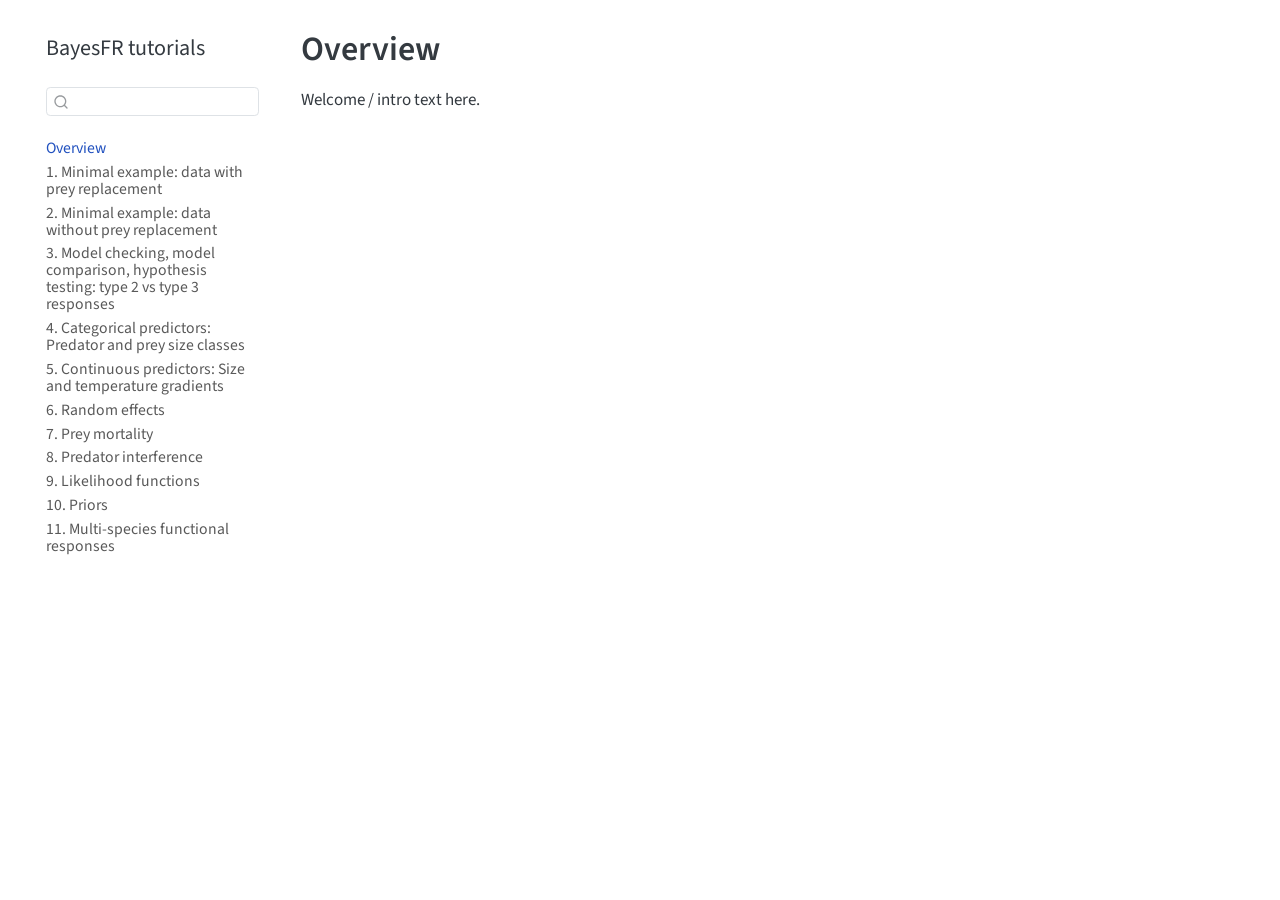
==== docs/index.html @ b3f6b0c9 "new tutorials structure" ====
<!DOCTYPE html>
<html xmlns="http://www.w3.org/1999/xhtml" lang="en" xml:lang="en"><head>

<meta charset="utf-8">
<meta name="generator" content="quarto-1.9.37">

<meta name="viewport" content="width=device-width, initial-scale=1.0, user-scalable=yes">


<title>Overview – BayesFR tutorials</title>
<style>
/* Default styles provided by pandoc.
** See https://pandoc.org/MANUAL.html#variables-for-html for config info.
*/
code{white-space: pre-wrap;}
span.smallcaps{font-variant: small-caps;}
div.columns{display: flex; gap: min(4vw, 1.5em);}
div.column{flex: auto; overflow-x: auto;}
div.hanging-indent{margin-left: 1.5em; text-indent: -1.5em;}
ul.task-list{list-style: none;}
ul.task-list li input[type="checkbox"] {
  width: 0.8em;
  margin: 0 0.8em 0.2em -1em; /* quarto-specific, see https://github.com/quarto-dev/quarto-cli/issues/4556 */ 
  vertical-align: middle;
}
</style>


<script src="site_libs/quarto-nav/quarto-nav.js"></script>
<script src="site_libs/quarto-nav/headroom.min.js"></script>
<script src="site_libs/clipboard/clipboard.min.js"></script>
<script src="site_libs/quarto-search/autocomplete.umd.js"></script>
<script src="site_libs/quarto-search/fuse.min.js"></script>
<script src="site_libs/quarto-search/quarto-search.js"></script>
<meta name="quarto:offset" content="./">
<script src="site_libs/quarto-html/quarto.js" type="module"></script>
<script src="site_libs/quarto-html/tabsets/tabsets.js" type="module"></script>
<script src="site_libs/quarto-html/popper.min.js"></script>
<script src="site_libs/quarto-html/tippy.umd.min.js"></script>
<script src="site_libs/quarto-html/anchor.min.js"></script>
<link href="site_libs/quarto-html/tippy.css" rel="stylesheet">
<link href="site_libs/quarto-html/quarto-syntax-highlighting-7f8f88aac4f3542376d5c11b86a4c14d.css" rel="stylesheet" id="quarto-text-highlighting-styles">
<script src="site_libs/bootstrap/bootstrap.min.js"></script>
<link href="site_libs/bootstrap/bootstrap-icons.css" rel="stylesheet">
<link href="site_libs/bootstrap/bootstrap-2df7b6ecdca2d6b15f169cf681e036c9.min.css" rel="stylesheet" append-hash="true" id="quarto-bootstrap" data-mode="light">
<script id="quarto-search-options" type="application/json">{
  "location": "sidebar",
  "copy-button": false,
  "collapse-after": 3,
  "panel-placement": "start",
  "type": "textbox",
  "limit": 50,
  "keyboard-shortcut": [
    "f",
    "/",
    "s"
  ],
  "show-item-context": false,
  "language": {
    "search-no-results-text": "No results",
    "search-matching-documents-text": "matching documents",
    "search-copy-link-title": "Copy link to search",
    "search-hide-matches-text": "Hide additional matches",
    "search-more-match-text": "more match in this document",
    "search-more-matches-text": "more matches in this document",
    "search-clear-button-title": "Clear",
    "search-text-placeholder": "",
    "search-detached-cancel-button-title": "Cancel",
    "search-submit-button-title": "Submit",
    "search-label": "Search"
  }
}</script>


</head>

<body class="nav-sidebar floating quarto-light">

<div id="quarto-search-results"></div>
  <header id="quarto-header" class="headroom fixed-top">
  <nav class="quarto-secondary-nav">
    <div class="container-fluid d-flex">
      <button type="button" class="quarto-btn-toggle btn" data-bs-toggle="collapse" role="button" data-bs-target=".quarto-sidebar-collapse-item" aria-controls="quarto-sidebar" aria-expanded="false" aria-label="Toggle sidebar navigation" onclick="if (window.quartoToggleHeadroom) { window.quartoToggleHeadroom(); }">
        <i class="bi bi-layout-text-sidebar-reverse"></i>
      </button>
        <nav class="quarto-page-breadcrumbs" aria-label="breadcrumb"><ol class="breadcrumb"><li class="breadcrumb-item"><a href="./index.html">Overview</a></li></ol></nav>
        <a class="flex-grow-1" role="navigation" data-bs-toggle="collapse" data-bs-target=".quarto-sidebar-collapse-item" aria-controls="quarto-sidebar" aria-expanded="false" aria-label="Toggle sidebar navigation" onclick="if (window.quartoToggleHeadroom) { window.quartoToggleHeadroom(); }">      
        </a>
      <button type="button" class="btn quarto-search-button" aria-label="Search" onclick="window.quartoOpenSearch();">
        <i class="bi bi-search"></i>
      </button>
    </div>
  </nav>
</header>
<!-- content -->
<div id="quarto-content" class="quarto-container page-columns page-rows-contents page-layout-article">
<!-- sidebar -->
  <nav id="quarto-sidebar" class="sidebar collapse collapse-horizontal quarto-sidebar-collapse-item sidebar-navigation floating overflow-auto">
    <div class="pt-lg-2 mt-2 text-left sidebar-header">
    <div class="sidebar-title mb-0 py-0">
      <a href="./">BayesFR tutorials</a> 
    </div>
      </div>
        <div class="mt-2 flex-shrink-0 align-items-center">
        <div class="sidebar-search">
        <div id="quarto-search" class="" title="Search"></div>
        </div>
        </div>
    <div class="sidebar-menu-container"> 
    <ul class="list-unstyled mt-1">
        <li class="sidebar-item">
  <div class="sidebar-item-container"> 
  <a href="./index.html" class="sidebar-item-text sidebar-link active">
 <span class="menu-text">Overview</span></a>
  </div>
</li>
        <li class="sidebar-item">
  <div class="sidebar-item-container"> 
  <a href="./Tutorial_01.html" class="sidebar-item-text sidebar-link">
 <span class="menu-text">1. Minimal example: data with prey replacement</span></a>
  </div>
</li>
        <li class="sidebar-item">
  <div class="sidebar-item-container"> 
  <a href="./Tutorial_02.html" class="sidebar-item-text sidebar-link">
 <span class="menu-text">2. Minimal example: data without prey replacement</span></a>
  </div>
</li>
        <li class="sidebar-item">
  <div class="sidebar-item-container"> 
  <a href="./Tutorial_03.html" class="sidebar-item-text sidebar-link">
 <span class="menu-text">3. Model checking, model comparison, hypothesis testing: type 2 vs type 3 responses</span></a>
  </div>
</li>
        <li class="sidebar-item">
  <div class="sidebar-item-container"> 
  <a href="./Tutorial_04.html" class="sidebar-item-text sidebar-link">
 <span class="menu-text">4. Categorical predictors: Predator and prey size classes</span></a>
  </div>
</li>
        <li class="sidebar-item">
  <div class="sidebar-item-container"> 
  <a href="./Tutorial_05.html" class="sidebar-item-text sidebar-link">
 <span class="menu-text">5. Continuous predictors: Size and temperature gradients</span></a>
  </div>
</li>
        <li class="sidebar-item">
  <div class="sidebar-item-container"> 
  <a href="./Tutorial_06.html" class="sidebar-item-text sidebar-link">
 <span class="menu-text">6. Random effects</span></a>
  </div>
</li>
        <li class="sidebar-item">
  <div class="sidebar-item-container"> 
  <a href="./Tutorial_07.html" class="sidebar-item-text sidebar-link">
 <span class="menu-text">7. Prey mortality</span></a>
  </div>
</li>
        <li class="sidebar-item">
  <div class="sidebar-item-container"> 
  <a href="./Tutorial_08.html" class="sidebar-item-text sidebar-link">
 <span class="menu-text">8. Predator interference</span></a>
  </div>
</li>
        <li class="sidebar-item">
  <div class="sidebar-item-container"> 
  <a href="./Tutorial_09.html" class="sidebar-item-text sidebar-link">
 <span class="menu-text">9. Likelihood functions</span></a>
  </div>
</li>
        <li class="sidebar-item">
  <div class="sidebar-item-container"> 
  <a href="./Tutorial_10.html" class="sidebar-item-text sidebar-link">
 <span class="menu-text">10. Priors</span></a>
  </div>
</li>
        <li class="sidebar-item">
  <div class="sidebar-item-container"> 
  <a href="./Tutorial_11.html" class="sidebar-item-text sidebar-link">
 <span class="menu-text">11. Multi-species functional responses</span></a>
  </div>
</li>
    </ul>
    </div>
    
</nav>
<div id="quarto-sidebar-glass" class="quarto-sidebar-collapse-item" data-bs-toggle="collapse" data-bs-target=".quarto-sidebar-collapse-item"></div>
<!-- margin-sidebar -->
    <div id="quarto-margin-sidebar" class="sidebar margin-sidebar zindex-bottom">
    </div>
<!-- main -->
<main class="content" id="quarto-document-content">

<header id="title-block-header" class="quarto-title-block default">
<div class="quarto-title">
<h1 class="title">Overview</h1>
</div>



<div class="quarto-title-meta">

    
  
    
  </div>
  


</header>


<p>Welcome / intro text here.</p>



</main> <!-- /main -->
<script id="quarto-html-after-body" type="application/javascript">
  window.document.addEventListener("DOMContentLoaded", function (event) {
    const icon = "";
    const anchorJS = new window.AnchorJS();
    anchorJS.options = {
      placement: 'right',
      icon: icon
    };
    anchorJS.add('.anchored');
    const isCodeAnnotation = (el) => {
      for (const clz of el.classList) {
        if (clz.startsWith('code-annotation-')) {                     
          return true;
        }
      }
      return false;
    }
    const onCopySuccess = function(e) {
      // button target
      const button = e.trigger;
      // don't keep focus
      button.blur();
      // flash "checked"
      button.classList.add('code-copy-button-checked');
      var currentTitle = button.getAttribute("title");
      button.setAttribute("title", "Copied!");
      let tooltip;
      if (window.bootstrap) {
        button.setAttribute("data-bs-toggle", "tooltip");
        button.setAttribute("data-bs-placement", "left");
        button.setAttribute("data-bs-title", "Copied!");
        tooltip = new bootstrap.Tooltip(button, 
          { trigger: "manual", 
            customClass: "code-copy-button-tooltip",
            offset: [0, -8]});
        tooltip.show();    
      }
      setTimeout(function() {
        if (tooltip) {
          tooltip.hide();
          button.removeAttribute("data-bs-title");
          button.removeAttribute("data-bs-toggle");
          button.removeAttribute("data-bs-placement");
        }
        button.setAttribute("title", currentTitle);
        button.classList.remove('code-copy-button-checked');
      }, 1000);
      // clear code selection
      e.clearSelection();
    }
    const getTextToCopy = function(trigger) {
      const outerScaffold = trigger.parentElement.cloneNode(true);
      const codeEl = outerScaffold.querySelector('code');
      for (const childEl of codeEl.children) {
        if (isCodeAnnotation(childEl)) {
          childEl.remove();
        }
      }
      return codeEl.innerText;
    }
    const clipboard = new window.ClipboardJS('.code-copy-button:not([data-in-quarto-modal])', {
      text: getTextToCopy
    });
    clipboard.on('success', onCopySuccess);
    if (window.document.getElementById('quarto-embedded-source-code-modal')) {
      const clipboardModal = new window.ClipboardJS('.code-copy-button[data-in-quarto-modal]', {
        text: getTextToCopy,
        container: window.document.getElementById('quarto-embedded-source-code-modal')
      });
      clipboardModal.on('success', onCopySuccess);
    }
      var localhostRegex = new RegExp(/^(?:http|https):\/\/localhost\:?[0-9]*\//);
      var mailtoRegex = new RegExp(/^mailto:/);
        var filterRegex = new RegExp('/' + window.location.host + '/');
      var isInternal = (href) => {
          return filterRegex.test(href) || localhostRegex.test(href) || mailtoRegex.test(href);
      }
      // Inspect non-navigation links and adorn them if external
     var links = window.document.querySelectorAll('a[href]:not(.nav-link):not(.navbar-brand):not(.toc-action):not(.sidebar-link):not(.sidebar-item-toggle):not(.pagination-link):not(.no-external):not([aria-hidden]):not(.dropdown-item):not(.quarto-navigation-tool):not(.about-link)');
      for (var i=0; i<links.length; i++) {
        const link = links[i];
        if (!isInternal(link.href)) {
          // undo the damage that might have been done by quarto-nav.js in the case of
          // links that we want to consider external
          if (link.dataset.originalHref !== undefined) {
            link.href = link.dataset.originalHref;
          }
        }
      }
    function tippyHover(el, contentFn, onTriggerFn, onUntriggerFn) {
      const config = {
        allowHTML: true,
        maxWidth: 500,
        delay: 100,
        arrow: false,
        appendTo: function(el) {
            return el.parentElement;
        },
        interactive: true,
        interactiveBorder: 10,
        theme: 'quarto',
        placement: 'bottom-start',
      };
      if (contentFn) {
        config.content = contentFn;
      }
      if (onTriggerFn) {
        config.onTrigger = onTriggerFn;
      }
      if (onUntriggerFn) {
        config.onUntrigger = onUntriggerFn;
      }
      window.tippy(el, config); 
    }
    const noterefs = window.document.querySelectorAll('a[role="doc-noteref"]');
    for (var i=0; i<noterefs.length; i++) {
      const ref = noterefs[i];
      tippyHover(ref, function() {
        // use id or data attribute instead here
        let href = ref.getAttribute('data-footnote-href') || ref.getAttribute('href');
        try { href = new URL(href).hash; } catch {}
        const id = href.replace(/^#\/?/, "");
        const note = window.document.getElementById(id);
        if (note) {
          return note.innerHTML;
        } else {
          return "";
        }
      });
    }
    const xrefs = window.document.querySelectorAll('a.quarto-xref');
    const processXRef = (id, note) => {
      // Strip column container classes
      const stripColumnClz = (el) => {
        el.classList.remove("page-full", "page-columns");
        if (el.children) {
          for (const child of el.children) {
            stripColumnClz(child);
          }
        }
      }
      stripColumnClz(note)
      if (id === null || id.startsWith('sec-')) {
        // Special case sections, only their first couple elements
        const container = document.createElement("div");
        if (note.children && note.children.length > 2) {
          container.appendChild(note.children[0].cloneNode(true));
          for (let i = 1; i < note.children.length; i++) {
            const child = note.children[i];
            if (child.tagName === "P" && child.innerText === "") {
              continue;
            } else {
              container.appendChild(child.cloneNode(true));
              break;
            }
          }
          if (window.Quarto?.typesetMath) {
            window.Quarto.typesetMath(container);
          }
          return container.innerHTML
        } else {
          if (window.Quarto?.typesetMath) {
            window.Quarto.typesetMath(note);
          }
          return note.innerHTML;
        }
      } else {
        // Remove any anchor links if they are present
        const anchorLink = note.querySelector('a.anchorjs-link');
        if (anchorLink) {
          anchorLink.remove();
        }
        if (window.Quarto?.typesetMath) {
          window.Quarto.typesetMath(note);
        }
        if (note.classList.contains("callout")) {
          return note.outerHTML;
        } else {
          return note.innerHTML;
        }
      }
    }
    for (var i=0; i<xrefs.length; i++) {
      const xref = xrefs[i];
      tippyHover(xref, undefined, function(instance) {
        instance.disable();
        let url = xref.getAttribute('href');
        let hash = undefined; 
        if (url.startsWith('#')) {
          hash = url;
        } else {
          try { hash = new URL(url).hash; } catch {}
        }
        if (hash) {
          const id = hash.replace(/^#\/?/, "");
          const note = window.document.getElementById(id);
          if (note !== null) {
            try {
              const html = processXRef(id, note.cloneNode(true));
              instance.setContent(html);
            } finally {
              instance.enable();
              instance.show();
            }
          } else {
            // See if we can fetch this
            fetch(url.split('#')[0])
            .then(res => res.text())
            .then(html => {
              const parser = new DOMParser();
              const htmlDoc = parser.parseFromString(html, "text/html");
              const note = htmlDoc.getElementById(id);
              if (note !== null) {
                const html = processXRef(id, note);
                instance.setContent(html);
              } 
            }).finally(() => {
              instance.enable();
              instance.show();
            });
          }
        } else {
          // See if we can fetch a full url (with no hash to target)
          // This is a special case and we should probably do some content thinning / targeting
          fetch(url)
          .then(res => res.text())
          .then(html => {
            const parser = new DOMParser();
            const htmlDoc = parser.parseFromString(html, "text/html");
            const note = htmlDoc.querySelector('main.content');
            if (note !== null) {
              // This should only happen for chapter cross references
              // (since there is no id in the URL)
              // remove the first header
              if (note.children.length > 0 && note.children[0].tagName === "HEADER") {
                note.children[0].remove();
              }
              const html = processXRef(null, note);
              instance.setContent(html);
            } 
          }).finally(() => {
            instance.enable();
            instance.show();
          });
        }
      }, function(instance) {
      });
    }
        let selectedAnnoteEl;
        const selectorForAnnotation = ( cell, annotation) => {
          let cellAttr = 'data-code-cell="' + cell + '"';
          let lineAttr = 'data-code-annotation="' +  annotation + '"';
          const selector = 'span[' + cellAttr + '][' + lineAttr + ']';
          return selector;
        }
        const selectCodeLines = (annoteEl) => {
          const doc = window.document;
          const targetCell = annoteEl.getAttribute("data-target-cell");
          const targetAnnotation = annoteEl.getAttribute("data-target-annotation");
          const annoteSpan = window.document.querySelector(selectorForAnnotation(targetCell, targetAnnotation));
          const lines = annoteSpan.getAttribute("data-code-lines").split(",");
          const lineIds = lines.map((line) => {
            return targetCell + "-" + line;
          })
          let top = null;
          let height = null;
          let parent = null;
          if (lineIds.length > 0) {
              //compute the position of the single el (top and bottom and make a div)
              const el = window.document.getElementById(lineIds[0]);
              top = el.offsetTop;
              height = el.offsetHeight;
              parent = el.parentElement.parentElement;
            if (lineIds.length > 1) {
              const lastEl = window.document.getElementById(lineIds[lineIds.length - 1]);
              const bottom = lastEl.offsetTop + lastEl.offsetHeight;
              height = bottom - top;
            }
            if (top !== null && height !== null && parent !== null) {
              // cook up a div (if necessary) and position it 
              let div = window.document.getElementById("code-annotation-line-highlight");
              if (div === null) {
                div = window.document.createElement("div");
                div.setAttribute("id", "code-annotation-line-highlight");
                div.style.position = 'absolute';
                parent.appendChild(div);
              }
              div.style.top = top - 2 + "px";
              div.style.height = height + 4 + "px";
              div.style.left = 0;
              let gutterDiv = window.document.getElementById("code-annotation-line-highlight-gutter");
              if (gutterDiv === null) {
                gutterDiv = window.document.createElement("div");
                gutterDiv.setAttribute("id", "code-annotation-line-highlight-gutter");
                gutterDiv.style.position = 'absolute';
                const codeCell = window.document.getElementById(targetCell);
                const gutter = codeCell.querySelector('.code-annotation-gutter');
                gutter.appendChild(gutterDiv);
              }
              gutterDiv.style.top = top - 2 + "px";
              gutterDiv.style.height = height + 4 + "px";
            }
            selectedAnnoteEl = annoteEl;
          }
        };
        const unselectCodeLines = () => {
          const elementsIds = ["code-annotation-line-highlight", "code-annotation-line-highlight-gutter"];
          elementsIds.forEach((elId) => {
            const div = window.document.getElementById(elId);
            if (div) {
              div.remove();
            }
          });
          selectedAnnoteEl = undefined;
        };
          // Handle positioning of the toggle
      window.addEventListener(
        "resize",
        throttle(() => {
          elRect = undefined;
          if (selectedAnnoteEl) {
            selectCodeLines(selectedAnnoteEl);
          }
        }, 10)
      );
      function throttle(fn, ms) {
      let throttle = false;
      let timer;
        return (...args) => {
          if(!throttle) { // first call gets through
              fn.apply(this, args);
              throttle = true;
          } else { // all the others get throttled
              if(timer) clearTimeout(timer); // cancel #2
              timer = setTimeout(() => {
                fn.apply(this, args);
                timer = throttle = false;
              }, ms);
          }
        };
      }
        // Attach click handler to the DT
        const annoteDls = window.document.querySelectorAll('dt[data-target-cell]');
        for (const annoteDlNode of annoteDls) {
          annoteDlNode.addEventListener('click', (event) => {
            const clickedEl = event.target;
            if (clickedEl !== selectedAnnoteEl) {
              unselectCodeLines();
              const activeEl = window.document.querySelector('dt[data-target-cell].code-annotation-active');
              if (activeEl) {
                activeEl.classList.remove('code-annotation-active');
              }
              selectCodeLines(clickedEl);
              clickedEl.classList.add('code-annotation-active');
            } else {
              // Unselect the line
              unselectCodeLines();
              clickedEl.classList.remove('code-annotation-active');
            }
          });
        }
    const findCites = (el) => {
      const parentEl = el.parentElement;
      if (parentEl) {
        const cites = parentEl.dataset.cites;
        if (cites) {
          return {
            el,
            cites: cites.split(' ')
          };
        } else {
          return findCites(el.parentElement)
        }
      } else {
        return undefined;
      }
    };
    var bibliorefs = window.document.querySelectorAll('a[role="doc-biblioref"]');
    for (var i=0; i<bibliorefs.length; i++) {
      const ref = bibliorefs[i];
      const citeInfo = findCites(ref);
      if (citeInfo) {
        tippyHover(citeInfo.el, function() {
          var popup = window.document.createElement('div');
          citeInfo.cites.forEach(function(cite) {
            var citeDiv = window.document.createElement('div');
            citeDiv.classList.add('hanging-indent');
            citeDiv.classList.add('csl-entry');
            var biblioDiv = window.document.getElementById('ref-' + cite);
            if (biblioDiv) {
              citeDiv.innerHTML = biblioDiv.innerHTML;
            }
            popup.appendChild(citeDiv);
          });
          return popup.innerHTML;
        });
      }
    }
  });
  </script>
</div> <!-- /content -->




</body></html>
---- docs/site_libs/quarto-html/tippy.css ----
.tippy-box[data-animation=fade][data-state=hidden]{opacity:0}[data-tippy-root]{max-width:calc(100vw - 10px)}.tippy-box{position:relative;background-color:#333;color:#fff;border-radius:4px;font-size:14px;line-height:1.4;white-space:normal;outline:0;transition-property:transform,visibility,opacity}.tippy-box[data-placement^=top]>.tippy-arrow{bottom:0}.tippy-box[data-placement^=top]>.tippy-arrow:before{bottom:-7px;left:0;border-width:8px 8px 0;border-top-color:initial;transform-origin:center top}.tippy-box[data-placement^=bottom]>.tippy-arrow{top:0}.tippy-box[data-placement^=bottom]>.tippy-arrow:before{top:-7px;left:0;border-width:0 8px 8px;border-bottom-color:initial;transform-origin:center bottom}.tippy-box[data-placement^=left]>.tippy-arrow{right:0}.tippy-box[data-placement^=left]>.tippy-arrow:before{border-width:8px 0 8px 8px;border-left-color:initial;right:-7px;transform-origin:center left}.tippy-box[data-placement^=right]>.tippy-arrow{left:0}.tippy-box[data-placement^=right]>.tippy-arrow:before{left:-7px;border-width:8px 8px 8px 0;border-right-color:initial;transform-origin:center right}.tippy-box[data-inertia][data-state=visible]{transition-timing-function:cubic-bezier(.54,1.5,.38,1.11)}.tippy-arrow{width:16px;height:16px;color:#333}.tippy-arrow:before{content:"";position:absolute;border-color:transparent;border-style:solid}.tippy-content{position:relative;padding:5px 9px;z-index:1}
---- docs/site_libs/quarto-html/quarto-syntax-highlighting-7f8f88aac4f3542376d5c11b86a4c14d.css ----
/* quarto syntax highlight colors */
:root {
  --quarto-hl-ot-color: #003B4F;
  --quarto-hl-at-color: #657422;
  --quarto-hl-ss-color: #20794D;
  --quarto-hl-an-color: #5E5E5E;
  --quarto-hl-fu-color: #4758AB;
  --quarto-hl-st-color: #20794D;
  --quarto-hl-cf-color: #003B4F;
  --quarto-hl-op-color: #5E5E5E;
  --quarto-hl-er-color: #AD0000;
  --quarto-hl-bn-color: #AD0000;
  --quarto-hl-al-color: #AD0000;
  --quarto-hl-va-color: #111111;
  --quarto-hl-bu-color: inherit;
  --quarto-hl-ex-color: inherit;
  --quarto-hl-pp-color: #AD0000;
  --quarto-hl-in-color: #5E5E5E;
  --quarto-hl-vs-color: #20794D;
  --quarto-hl-wa-color: #5E5E5E;
  --quarto-hl-do-color: #5E5E5E;
  --quarto-hl-im-color: #00769E;
  --quarto-hl-ch-color: #20794D;
  --quarto-hl-dt-color: #AD0000;
  --quarto-hl-fl-color: #AD0000;
  --quarto-hl-co-color: #5E5E5E;
  --quarto-hl-cv-color: #5E5E5E;
  --quarto-hl-cn-color: #8f5902;
  --quarto-hl-sc-color: #5E5E5E;
  --quarto-hl-dv-color: #AD0000;
  --quarto-hl-kw-color: #003B4F;
}

/* other quarto variables */
:root {
  --quarto-font-monospace: SFMono-Regular, Menlo, Monaco, Consolas, "Liberation Mono", "Courier New", monospace;
}

/* syntax highlight based on Pandoc's rules */
pre > code.sourceCode > span {
  color: #003B4F;
}

code.sourceCode > span {
  color: #003B4F;
}

div.sourceCode,
div.sourceCode pre.sourceCode {
  color: #003B4F;
}

/* Normal */
code span {
  color: #003B4F;
}

/* Alert */
code span.al {
  color: #AD0000;
  font-style: inherit;
}

/* Annotation */
code span.an {
  color: #5E5E5E;
  font-style: inherit;
}

/* Attribute */
code span.at {
  color: #657422;
  font-style: inherit;
}

/* BaseN */
code span.bn {
  color: #AD0000;
  font-style: inherit;
}

/* BuiltIn */
code span.bu {
  font-style: inherit;
}

/* ControlFlow */
code span.cf {
  color: #003B4F;
  font-weight: bold;
  font-style: inherit;
}

/* Char */
code span.ch {
  color: #20794D;
  font-style: inherit;
}

/* Constant */
code span.cn {
  color: #8f5902;
  font-style: inherit;
}

/* Comment */
code span.co {
  color: #5E5E5E;
  font-style: inherit;
}

/* CommentVar */
code span.cv {
  color: #5E5E5E;
  font-style: italic;
}

/* Documentation */
code span.do {
  color: #5E5E5E;
  font-style: italic;
}

/* DataType */
code span.dt {
  color: #AD0000;
  font-style: inherit;
}

/* DecVal */
code span.dv {
  color: #AD0000;
  font-style: inherit;
}

/* Error */
code span.er {
  color: #AD0000;
  font-style: inherit;
}

/* Extension */
code span.ex {
  font-style: inherit;
}

/* Float */
code span.fl {
  color: #AD0000;
  font-style: inherit;
}

/* Function */
code span.fu {
  color: #4758AB;
  font-style: inherit;
}

/* Import */
code span.im {
  color: #00769E;
  font-style: inherit;
}

/* Information */
code span.in {
  color: #5E5E5E;
  font-style: inherit;
}

/* Keyword */
code span.kw {
  color: #003B4F;
  font-weight: bold;
  font-style: inherit;
}

/* Operator */
code span.op {
  color: #5E5E5E;
  font-style: inherit;
}

/* Other */
code span.ot {
  color: #003B4F;
  font-style: inherit;
}

/* Preprocessor */
code span.pp {
  color: #AD0000;
  font-style: inherit;
}

/* SpecialChar */
code span.sc {
  color: #5E5E5E;
  font-style: inherit;
}

/* SpecialString */
code span.ss {
  color: #20794D;
  font-style: inherit;
}

/* String */
code span.st {
  color: #20794D;
  font-style: inherit;
}

/* Variable */
code span.va {
  color: #111111;
  font-style: inherit;
}

/* VerbatimString */
code span.vs {
  color: #20794D;
  font-style: inherit;
}

/* Warning */
code span.wa {
  color: #5E5E5E;
  font-style: italic;
}

.prevent-inlining {
  content: "</";
}

/*# sourceMappingURL=789ad8cd35626ba772517505b42a116e.css.map */
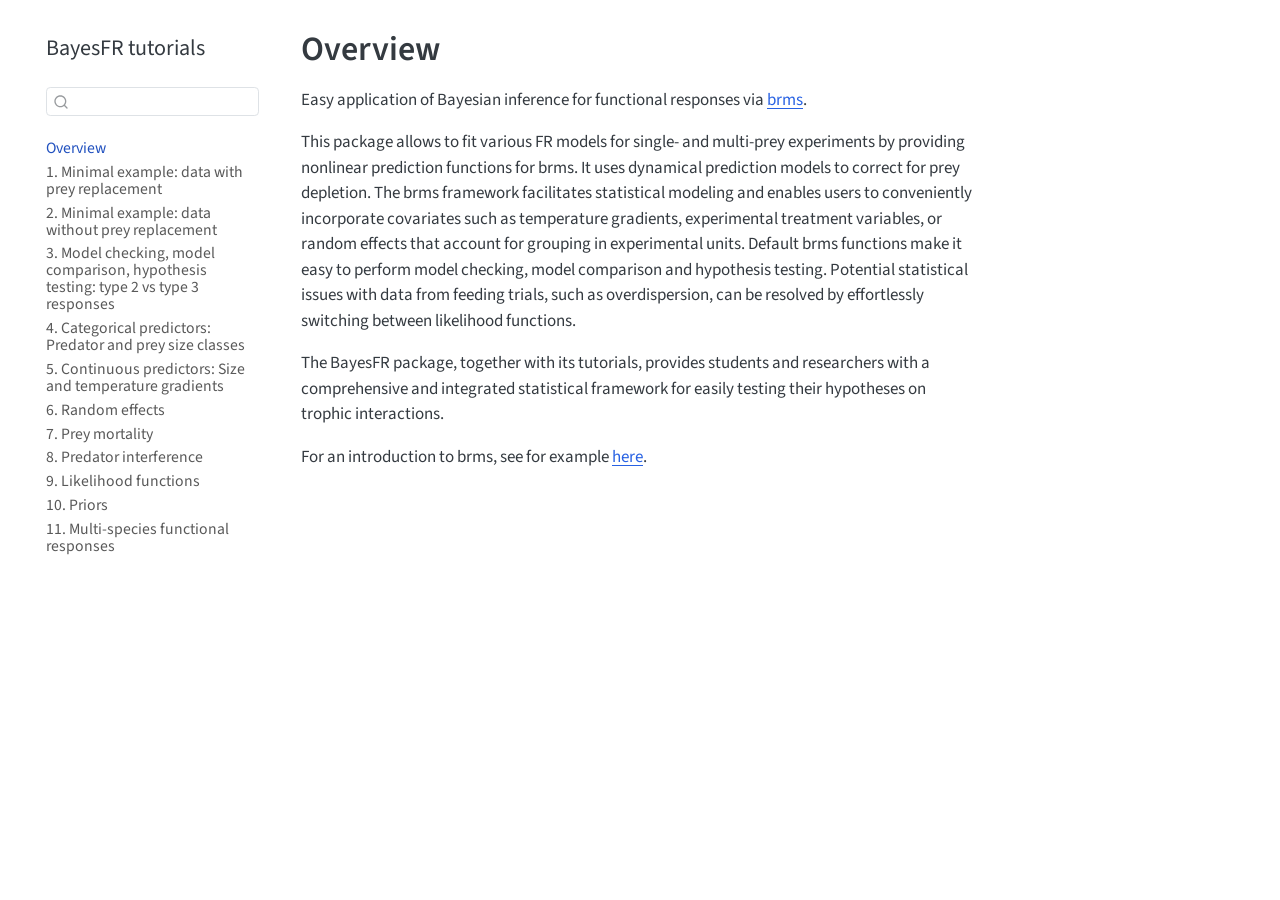
==== commit 51015c66: "vignette & tutorials finalized" ====
--- a/docs/index.html
+++ b/docs/index.html
@@ -210,7 +210,10 @@
 </header>
 
 
-<p>Welcome / intro text here.</p>
+<p>Easy application of Bayesian inference for functional responses via <a href="https://paulbuerkner.com/brms/">brms</a>.</p>
+<p>This package allows to fit various FR models for single- and multi-prey experiments by providing nonlinear prediction functions for brms. It uses dynamical prediction models to correct for prey depletion. The brms framework facilitates statistical modeling and enables users to conveniently incorporate covariates such as temperature gradients, experimental treatment variables, or random effects that account for grouping in experimental units. Default brms functions make it easy to perform model checking, model comparison and hypothesis testing. Potential statistical issues with data from feeding trials, such as overdispersion, can be resolved by effortlessly switching between likelihood functions.</p>
+<p>The BayesFR package, together with its tutorials, provides students and researchers with a comprehensive and integrated statistical framework for easily testing their hypotheses on trophic interactions.</p>
+<p>For an introduction to brms, see for example <a href="https://github.com/benjamin-rosenbaum/bayesian-intro">here</a>.</p>
 
 
 
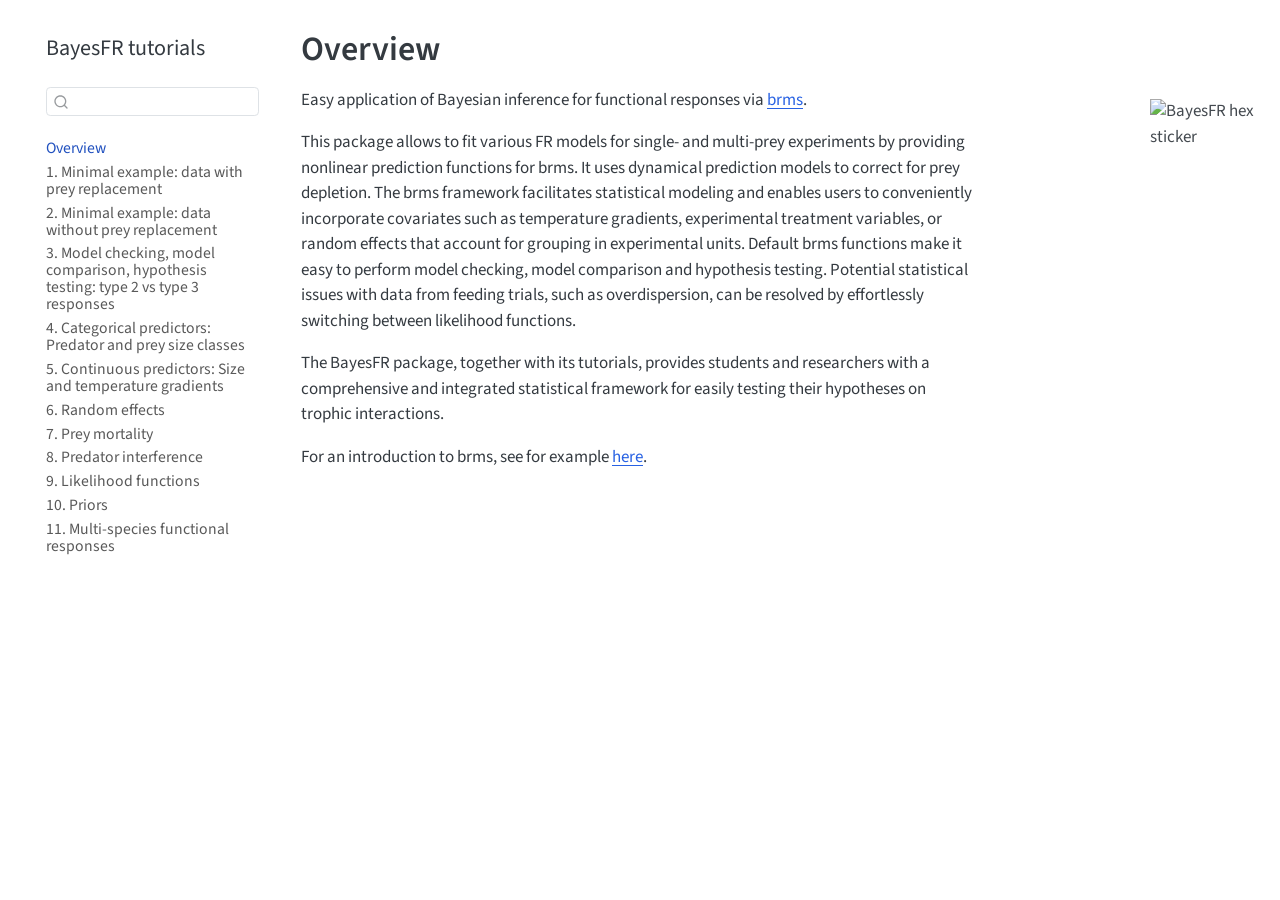
==== commit 1ba28013: "hex in tutorials" ====
--- a/docs/index.html
+++ b/docs/index.html
@@ -72,6 +72,7 @@
 }</script>
 
 
+<link rel="stylesheet" href="custom.css">
 </head>
 
 <body class="nav-sidebar floating quarto-light">
@@ -218,6 +219,7 @@
 
 
 </main> <!-- /main -->
+<img class="hexsticker-fixed" src="man/figures/BayesFR_hex.png" alt="BayesFR hex sticker">
 <script id="quarto-html-after-body" type="application/javascript">
   window.document.addEventListener("DOMContentLoaded", function (event) {
     const icon = "";
--- a/docs/custom.css
+++ b/docs/custom.css
@@ -0,0 +1,18 @@
+/* Fixed hex sticker – right side */
+.hexsticker-fixed {
+  position: fixed;
+  right: 1.2rem;
+  top: 5rem;          /* adjust to clear navbar */
+  width: 110px;
+  z-index: 999;
+  opacity: 0.92;
+  transition: opacity 0.2s;
+}
+.hexsticker-fixed:hover {
+  opacity: 1;
+}
+
+/* Hide on narrow screens so it doesn't overlap content */
+@media (max-width: 1100px) {
+  .hexsticker-fixed { display: none; }
+}
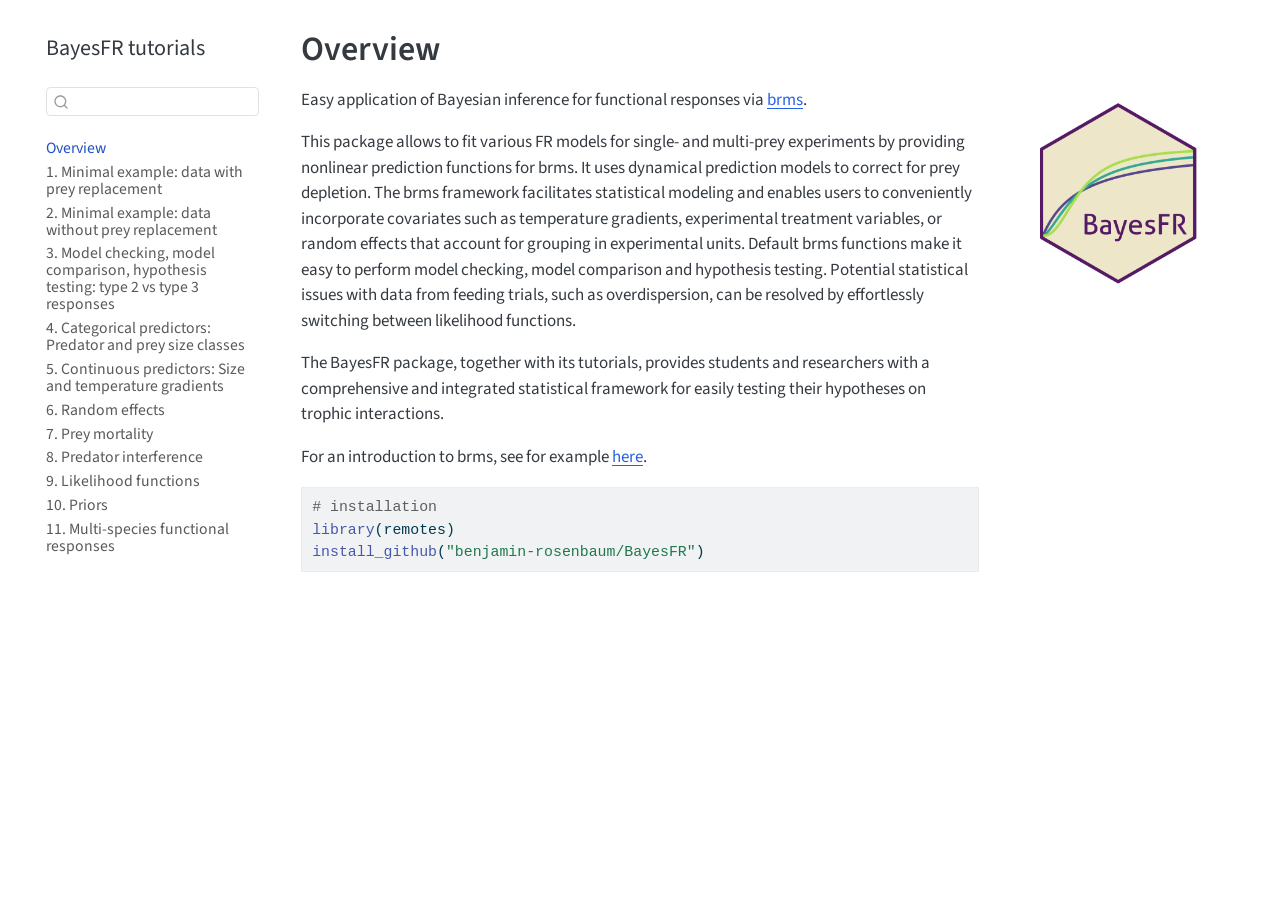
==== commit 54d19bbe: "tutorials design" ====
--- a/docs/index.html
+++ b/docs/index.html
@@ -22,6 +22,41 @@
   width: 0.8em;
   margin: 0 0.8em 0.2em -1em; /* quarto-specific, see https://github.com/quarto-dev/quarto-cli/issues/4556 */ 
   vertical-align: middle;
+}
+/* CSS for syntax highlighting */
+html { -webkit-text-size-adjust: 100%; }
+pre > code.sourceCode { white-space: pre; position: relative; }
+pre > code.sourceCode > span { display: inline-block; line-height: 1.25; }
+pre > code.sourceCode > span:empty { height: 1.2em; }
+.sourceCode { overflow: visible; }
+code.sourceCode > span { color: inherit; text-decoration: inherit; }
+div.sourceCode { margin: 1em 0; }
+pre.sourceCode { margin: 0; }
+@media screen {
+div.sourceCode { overflow: auto; }
+}
+@media print {
+pre > code.sourceCode { white-space: pre-wrap; }
+pre > code.sourceCode > span { text-indent: -5em; padding-left: 5em; }
+}
+pre.numberSource code
+  { counter-reset: source-line 0; }
+pre.numberSource code > span
+  { position: relative; left: -4em; counter-increment: source-line; }
+pre.numberSource code > span > a:first-child::before
+  { content: counter(source-line);
+    position: relative; left: -1em; text-align: right; vertical-align: baseline;
+    border: none; display: inline-block;
+    -webkit-touch-callout: none; -webkit-user-select: none;
+    -khtml-user-select: none; -moz-user-select: none;
+    -ms-user-select: none; user-select: none;
+    padding: 0 4px; width: 4em;
+  }
+pre.numberSource { margin-left: 3em;  padding-left: 4px; }
+div.sourceCode
+  {   }
+@media screen {
+pre > code.sourceCode > span > a:first-child::before { text-decoration: underline; }
 }
 </style>
 
@@ -215,6 +250,9 @@
 <p>This package allows to fit various FR models for single- and multi-prey experiments by providing nonlinear prediction functions for brms. It uses dynamical prediction models to correct for prey depletion. The brms framework facilitates statistical modeling and enables users to conveniently incorporate covariates such as temperature gradients, experimental treatment variables, or random effects that account for grouping in experimental units. Default brms functions make it easy to perform model checking, model comparison and hypothesis testing. Potential statistical issues with data from feeding trials, such as overdispersion, can be resolved by effortlessly switching between likelihood functions.</p>
 <p>The BayesFR package, together with its tutorials, provides students and researchers with a comprehensive and integrated statistical framework for easily testing their hypotheses on trophic interactions.</p>
 <p>For an introduction to brms, see for example <a href="https://github.com/benjamin-rosenbaum/bayesian-intro">here</a>.</p>
+<div class="code-copy-outer-scaffold"><div class="sourceCode" id="cb1"><pre class="sourceCode r code-with-copy"><code class="sourceCode r"><span id="cb1-1"><a href="#cb1-1" aria-hidden="true" tabindex="-1"></a><span class="co"># installation</span></span>
+<span id="cb1-2"><a href="#cb1-2" aria-hidden="true" tabindex="-1"></a><span class="fu">library</span>(remotes)</span>
+<span id="cb1-3"><a href="#cb1-3" aria-hidden="true" tabindex="-1"></a><span class="fu">install_github</span>(<span class="st">"benjamin-rosenbaum/BayesFR"</span>)</span></code></pre></div><button title="Copy to Clipboard" class="code-copy-button"><i class="bi"></i></button></div>
 
 
 
--- a/docs/custom.css
+++ b/docs/custom.css
@@ -1,18 +1,15 @@
 /* Fixed hex sticker – right side */
 .hexsticker-fixed {
   position: fixed;
-  right: 1.2rem;
-  top: 5rem;          /* adjust to clear navbar */
-  width: 110px;
+  right: max(1rem, calc(50% - 560px));  /* clears the ~860px content + some margin */
+  top: 5rem;
+  width: 160px;
   z-index: 999;
-  opacity: 0.92;
+  opacity: 0.9;
   transition: opacity 0.2s;
 }
-.hexsticker-fixed:hover {
-  opacity: 1;
-}
+.hexsticker-fixed:hover { opacity: 1; }
 
-/* Hide on narrow screens so it doesn't overlap content */
-@media (max-width: 1100px) {
+@media (max-width: 1200px) {
   .hexsticker-fixed { display: none; }
 }
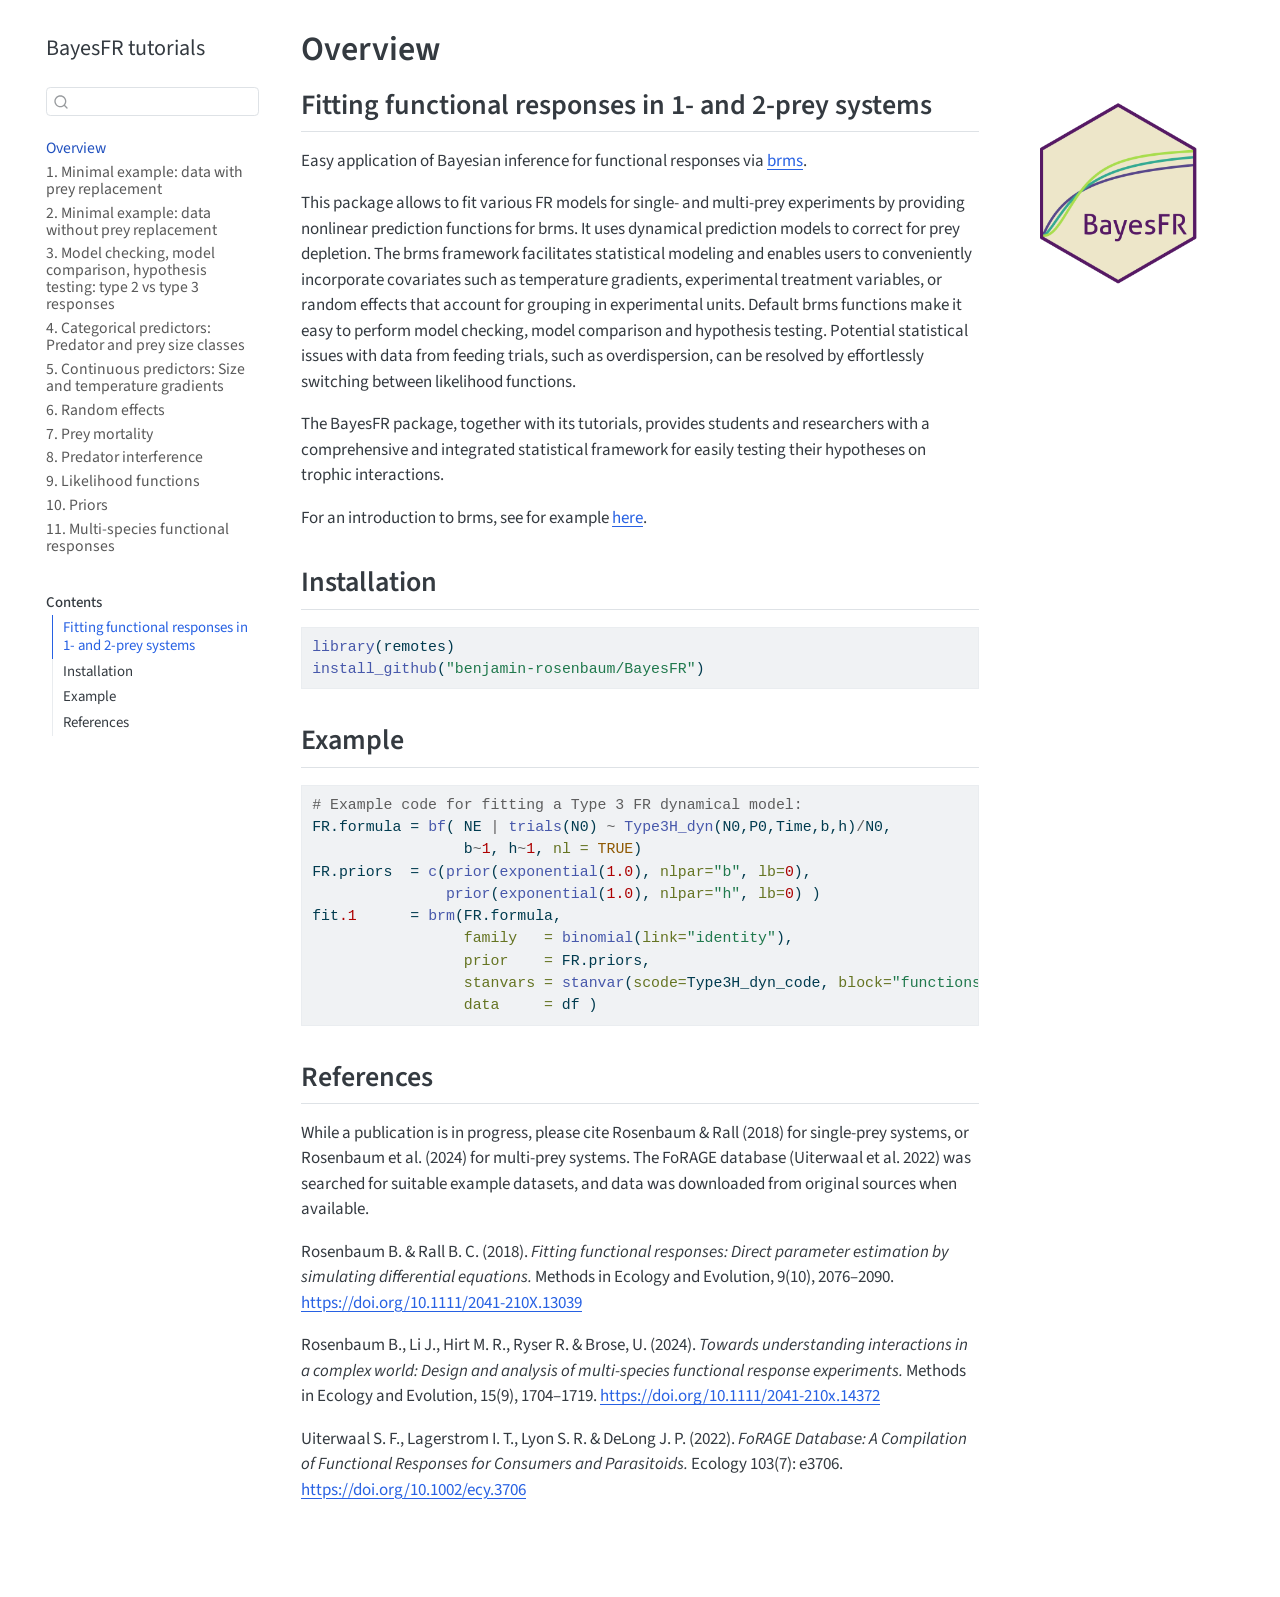
==== commit fcc45510: "tutorials design" ====
--- a/docs/index.html
+++ b/docs/index.html
@@ -218,7 +218,16 @@
 </li>
     </ul>
     </div>
-    
+    <nav id="TOC" role="doc-toc" class="toc-active">
+    <h2 id="toc-title">Contents</h2>
+   
+  <ul>
+  <li><a href="#fitting-functional-responses-in-1--and-2-prey-systems" id="toc-fitting-functional-responses-in-1--and-2-prey-systems" class="nav-link active" data-scroll-target="#fitting-functional-responses-in-1--and-2-prey-systems">Fitting functional responses in 1- and 2-prey systems</a></li>
+  <li><a href="#installation" id="toc-installation" class="nav-link" data-scroll-target="#installation">Installation</a></li>
+  <li><a href="#example" id="toc-example" class="nav-link" data-scroll-target="#example">Example</a></li>
+  <li><a href="#references" id="toc-references" class="nav-link" data-scroll-target="#references">References</a></li>
+  </ul>
+</nav>
 </nav>
 <div id="quarto-sidebar-glass" class="quarto-sidebar-collapse-item" data-bs-toggle="collapse" data-bs-target=".quarto-sidebar-collapse-item"></div>
 <!-- margin-sidebar -->
@@ -246,15 +255,40 @@
 </header>
 
 
+<section id="fitting-functional-responses-in-1--and-2-prey-systems" class="level2">
+<h2 class="anchored" data-anchor-id="fitting-functional-responses-in-1--and-2-prey-systems">Fitting functional responses in 1- and 2-prey systems</h2>
 <p>Easy application of Bayesian inference for functional responses via <a href="https://paulbuerkner.com/brms/">brms</a>.</p>
 <p>This package allows to fit various FR models for single- and multi-prey experiments by providing nonlinear prediction functions for brms. It uses dynamical prediction models to correct for prey depletion. The brms framework facilitates statistical modeling and enables users to conveniently incorporate covariates such as temperature gradients, experimental treatment variables, or random effects that account for grouping in experimental units. Default brms functions make it easy to perform model checking, model comparison and hypothesis testing. Potential statistical issues with data from feeding trials, such as overdispersion, can be resolved by effortlessly switching between likelihood functions.</p>
 <p>The BayesFR package, together with its tutorials, provides students and researchers with a comprehensive and integrated statistical framework for easily testing their hypotheses on trophic interactions.</p>
 <p>For an introduction to brms, see for example <a href="https://github.com/benjamin-rosenbaum/bayesian-intro">here</a>.</p>
-<div class="code-copy-outer-scaffold"><div class="sourceCode" id="cb1"><pre class="sourceCode r code-with-copy"><code class="sourceCode r"><span id="cb1-1"><a href="#cb1-1" aria-hidden="true" tabindex="-1"></a><span class="co"># installation</span></span>
-<span id="cb1-2"><a href="#cb1-2" aria-hidden="true" tabindex="-1"></a><span class="fu">library</span>(remotes)</span>
-<span id="cb1-3"><a href="#cb1-3" aria-hidden="true" tabindex="-1"></a><span class="fu">install_github</span>(<span class="st">"benjamin-rosenbaum/BayesFR"</span>)</span></code></pre></div><button title="Copy to Clipboard" class="code-copy-button"><i class="bi"></i></button></div>
-
-
+</section>
+<section id="installation" class="level2">
+<h2 class="anchored" data-anchor-id="installation">Installation</h2>
+<div class="code-copy-outer-scaffold"><div class="sourceCode" id="cb1"><pre class="sourceCode r code-with-copy"><code class="sourceCode r"><span id="cb1-1"><a href="#cb1-1" aria-hidden="true" tabindex="-1"></a><span class="fu">library</span>(remotes)</span>
+<span id="cb1-2"><a href="#cb1-2" aria-hidden="true" tabindex="-1"></a><span class="fu">install_github</span>(<span class="st">"benjamin-rosenbaum/BayesFR"</span>)</span></code></pre></div><button title="Copy to Clipboard" class="code-copy-button"><i class="bi"></i></button></div>
+</section>
+<section id="example" class="level2">
+<h2 class="anchored" data-anchor-id="example">Example</h2>
+<div class="code-copy-outer-scaffold"><div class="sourceCode" id="cb2"><pre class="sourceCode r code-with-copy"><code class="sourceCode r"><span id="cb2-1"><a href="#cb2-1" aria-hidden="true" tabindex="-1"></a><span class="co"># Example code for fitting a Type 3 FR dynamical model:</span></span>
+<span id="cb2-2"><a href="#cb2-2" aria-hidden="true" tabindex="-1"></a>FR.formula <span class="ot">=</span> <span class="fu">bf</span>( NE <span class="sc">|</span> <span class="fu">trials</span>(N0) <span class="sc">~</span> <span class="fu">Type3H_dyn</span>(N0,P0,Time,b,h)<span class="sc">/</span>N0,</span>
+<span id="cb2-3"><a href="#cb2-3" aria-hidden="true" tabindex="-1"></a>                 b<span class="sc">~</span><span class="dv">1</span>, h<span class="sc">~</span><span class="dv">1</span>, <span class="at">nl =</span> <span class="cn">TRUE</span>)</span>
+<span id="cb2-4"><a href="#cb2-4" aria-hidden="true" tabindex="-1"></a>FR.priors  <span class="ot">=</span> <span class="fu">c</span>(<span class="fu">prior</span>(<span class="fu">exponential</span>(<span class="fl">1.0</span>), <span class="at">nlpar=</span><span class="st">"b"</span>, <span class="at">lb=</span><span class="dv">0</span>),</span>
+<span id="cb2-5"><a href="#cb2-5" aria-hidden="true" tabindex="-1"></a>               <span class="fu">prior</span>(<span class="fu">exponential</span>(<span class="fl">1.0</span>), <span class="at">nlpar=</span><span class="st">"h"</span>, <span class="at">lb=</span><span class="dv">0</span>) )</span>
+<span id="cb2-6"><a href="#cb2-6" aria-hidden="true" tabindex="-1"></a>fit<span class="fl">.1</span>      <span class="ot">=</span> <span class="fu">brm</span>(FR.formula,</span>
+<span id="cb2-7"><a href="#cb2-7" aria-hidden="true" tabindex="-1"></a>                 <span class="at">family   =</span> <span class="fu">binomial</span>(<span class="at">link=</span><span class="st">"identity"</span>),</span>
+<span id="cb2-8"><a href="#cb2-8" aria-hidden="true" tabindex="-1"></a>                 <span class="at">prior    =</span> FR.priors,</span>
+<span id="cb2-9"><a href="#cb2-9" aria-hidden="true" tabindex="-1"></a>                 <span class="at">stanvars =</span> <span class="fu">stanvar</span>(<span class="at">scode=</span>Type3H_dyn_code, <span class="at">block=</span><span class="st">"functions"</span>),</span>
+<span id="cb2-10"><a href="#cb2-10" aria-hidden="true" tabindex="-1"></a>                 <span class="at">data     =</span> df )</span></code></pre></div><button title="Copy to Clipboard" class="code-copy-button"><i class="bi"></i></button></div>
+</section>
+<section id="references" class="level2">
+<h2 class="anchored" data-anchor-id="references">References</h2>
+<p>While a publication is in progress, please cite Rosenbaum &amp; Rall (2018) for single-prey systems, or Rosenbaum et al.&nbsp;(2024) for multi-prey systems. The FoRAGE database (Uiterwaal et al.&nbsp;2022) was searched for suitable example datasets, and data was downloaded from original sources when available.</p>
+<p>Rosenbaum B. &amp; Rall B. C. (2018). <em>Fitting functional responses: Direct parameter estimation by simulating differential equations.</em> Methods in Ecology and Evolution, 9(10), 2076–2090. <a href="https://doi.org/10.1111/2041-210X.13039">https://doi.org/10.1111/2041-210X.13039</a></p>
+<p>Rosenbaum B., Li J., Hirt M. R., Ryser R. &amp; Brose, U. (2024). <em>Towards understanding interactions in a complex world: Design and analysis of multi‐species functional response experiments.</em> Methods in Ecology and Evolution, 15(9), 1704–1719. <a href="https://doi.org/10.1111/2041-210x.14372">https://doi.org/10.1111/2041-210x.14372</a></p>
+<p>Uiterwaal S. F., Lagerstrom I. T., Lyon S. R. &amp; DeLong J. P. (2022). <em>FoRAGE Database: A Compilation of Functional Responses for Consumers and Parasitoids.</em> Ecology 103(7): e3706. <a href="https://doi.org/10.1002/ecy.3706">https://doi.org/10.1002/ecy.3706</a></p>
+
+
+</section>
 
 </main> <!-- /main -->
 <img class="hexsticker-fixed" src="man/figures/BayesFR_hex.png" alt="BayesFR hex sticker">
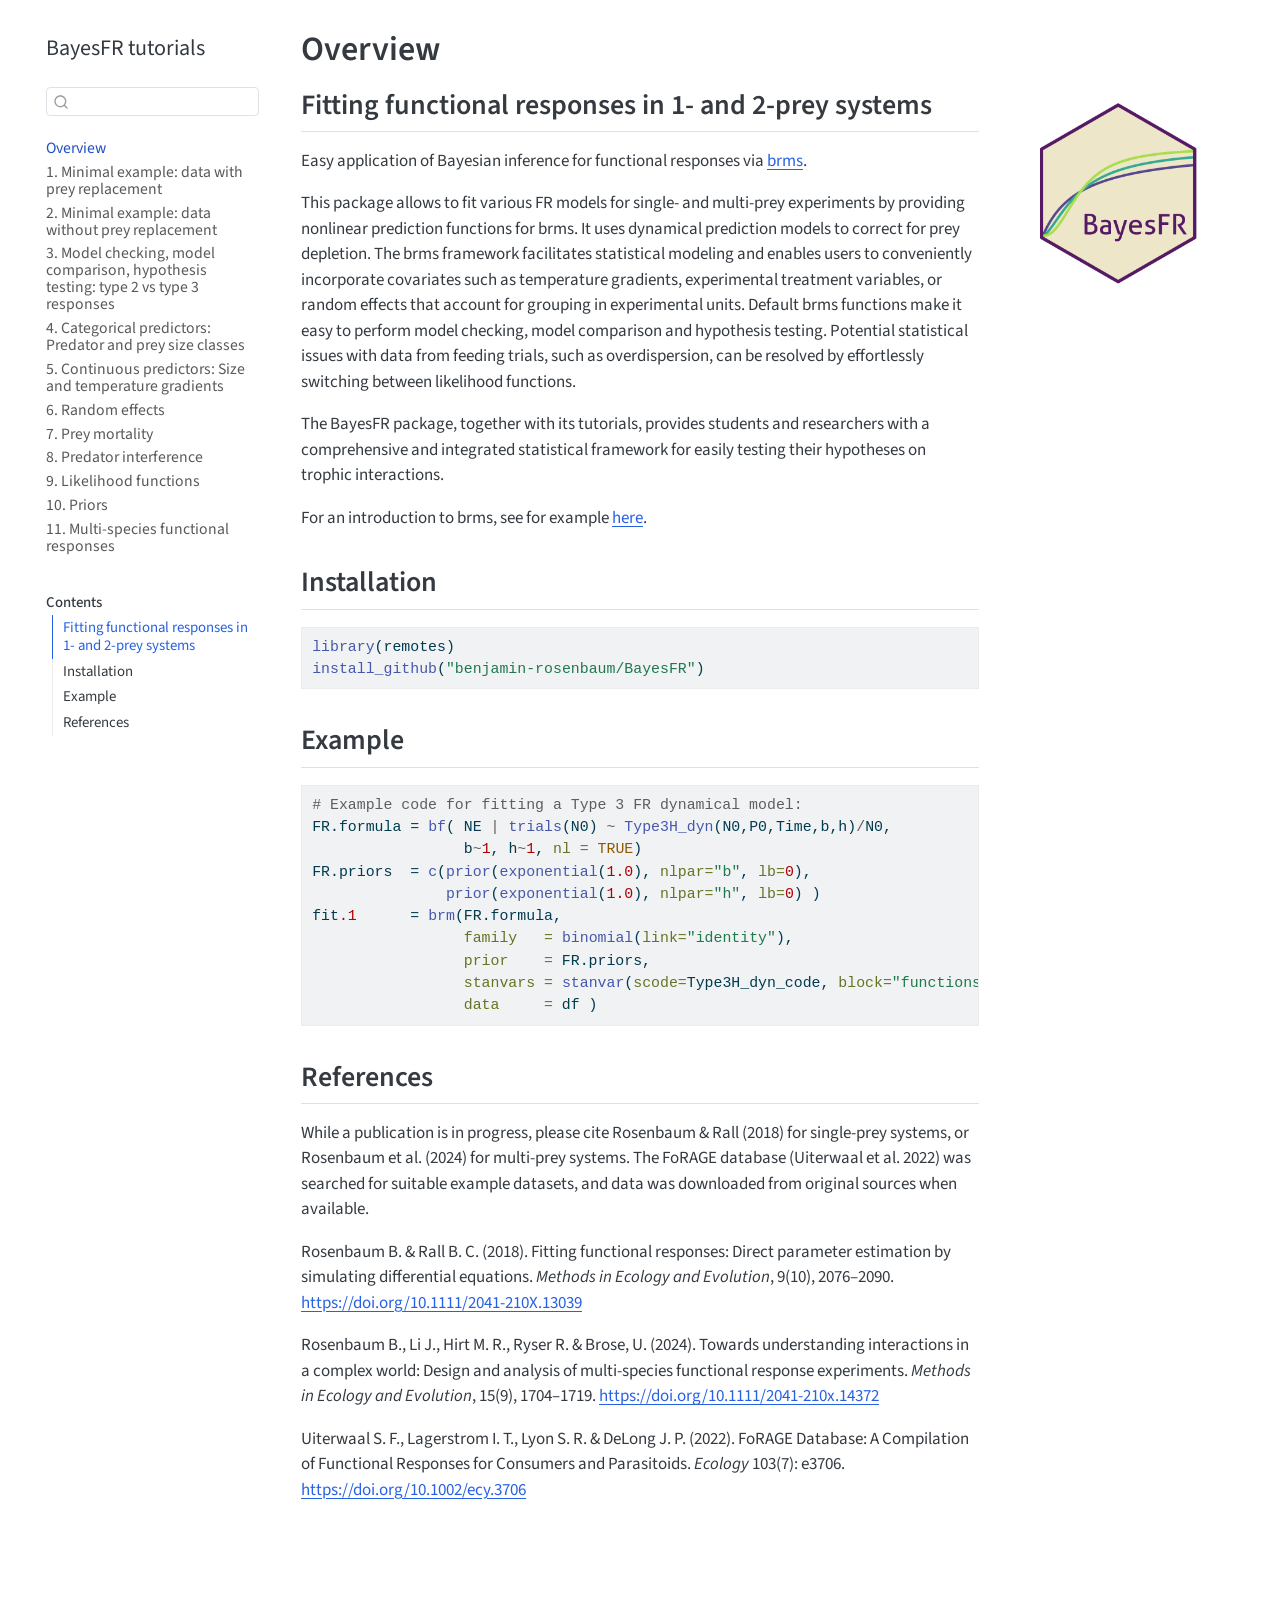
==== commit 40677af2: "tutorials design" ====
--- a/docs/index.html
+++ b/docs/index.html
@@ -283,9 +283,9 @@
 <section id="references" class="level2">
 <h2 class="anchored" data-anchor-id="references">References</h2>
 <p>While a publication is in progress, please cite Rosenbaum &amp; Rall (2018) for single-prey systems, or Rosenbaum et al.&nbsp;(2024) for multi-prey systems. The FoRAGE database (Uiterwaal et al.&nbsp;2022) was searched for suitable example datasets, and data was downloaded from original sources when available.</p>
-<p>Rosenbaum B. &amp; Rall B. C. (2018). <em>Fitting functional responses: Direct parameter estimation by simulating differential equations.</em> Methods in Ecology and Evolution, 9(10), 2076–2090. <a href="https://doi.org/10.1111/2041-210X.13039">https://doi.org/10.1111/2041-210X.13039</a></p>
-<p>Rosenbaum B., Li J., Hirt M. R., Ryser R. &amp; Brose, U. (2024). <em>Towards understanding interactions in a complex world: Design and analysis of multi‐species functional response experiments.</em> Methods in Ecology and Evolution, 15(9), 1704–1719. <a href="https://doi.org/10.1111/2041-210x.14372">https://doi.org/10.1111/2041-210x.14372</a></p>
-<p>Uiterwaal S. F., Lagerstrom I. T., Lyon S. R. &amp; DeLong J. P. (2022). <em>FoRAGE Database: A Compilation of Functional Responses for Consumers and Parasitoids.</em> Ecology 103(7): e3706. <a href="https://doi.org/10.1002/ecy.3706">https://doi.org/10.1002/ecy.3706</a></p>
+<p>Rosenbaum B. &amp; Rall B. C. (2018). Fitting functional responses: Direct parameter estimation by simulating differential equations. <em>Methods in Ecology and Evolution</em>, 9(10), 2076–2090. <a href="https://doi.org/10.1111/2041-210X.13039">https://doi.org/10.1111/2041-210X.13039</a></p>
+<p>Rosenbaum B., Li J., Hirt M. R., Ryser R. &amp; Brose, U. (2024). Towards understanding interactions in a complex world: Design and analysis of multi‐species functional response experiments. <em>Methods in Ecology and Evolution</em>, 15(9), 1704–1719. <a href="https://doi.org/10.1111/2041-210x.14372">https://doi.org/10.1111/2041-210x.14372</a></p>
+<p>Uiterwaal S. F., Lagerstrom I. T., Lyon S. R. &amp; DeLong J. P. (2022). FoRAGE Database: A Compilation of Functional Responses for Consumers and Parasitoids. <em>Ecology</em> 103(7): e3706. <a href="https://doi.org/10.1002/ecy.3706">https://doi.org/10.1002/ecy.3706</a></p>
 
 
 </section>
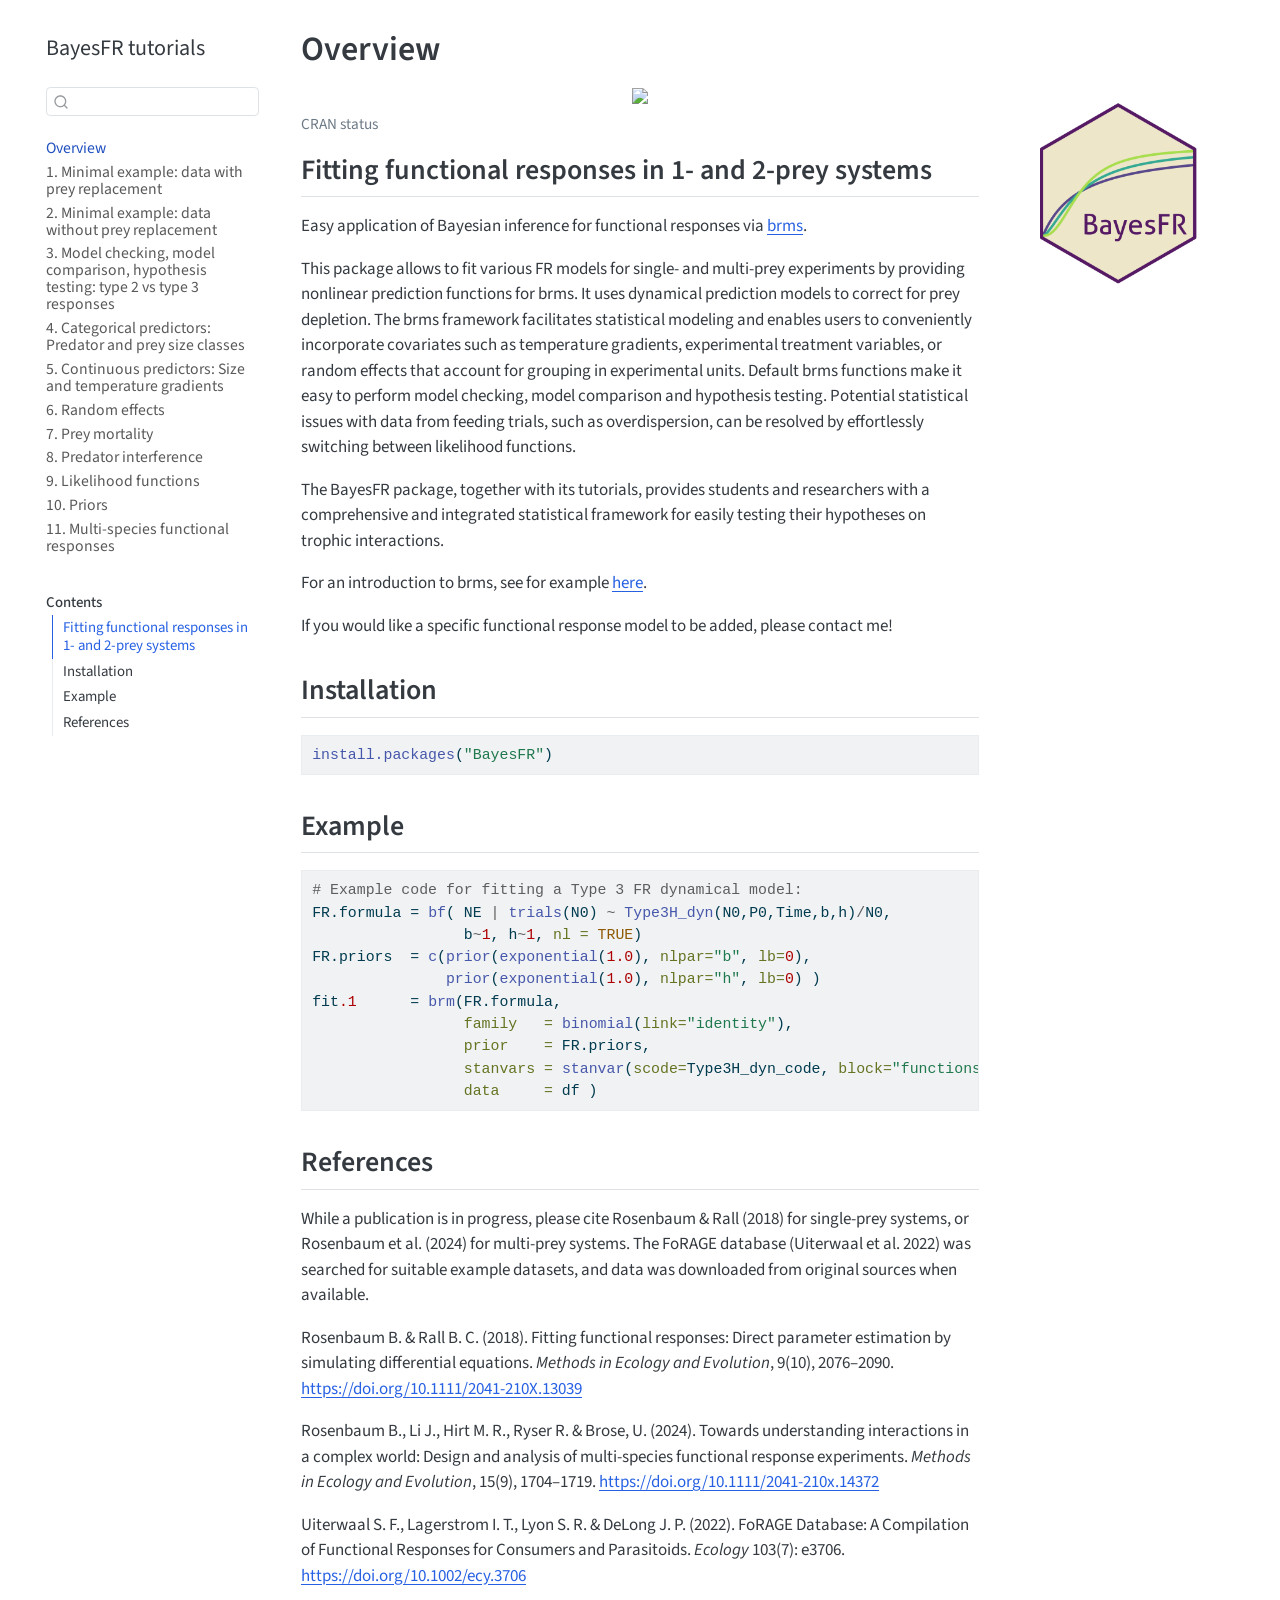
==== commit ecc30ce7: "links to CRAN now" ====
--- a/docs/index.html
+++ b/docs/index.html
@@ -255,17 +255,23 @@
 </header>
 
 
+<div class="quarto-figure quarto-figure-center">
+<figure class="figure">
+<p><a href="https://CRAN.R-project.org/package=BayesFR"><img src="https://www.r-pkg.org/badges/version/BayesFR.png" class="img-fluid figure-img"></a></p>
+<figcaption>CRAN status</figcaption>
+</figure>
+</div>
 <section id="fitting-functional-responses-in-1--and-2-prey-systems" class="level2">
 <h2 class="anchored" data-anchor-id="fitting-functional-responses-in-1--and-2-prey-systems">Fitting functional responses in 1- and 2-prey systems</h2>
 <p>Easy application of Bayesian inference for functional responses via <a href="https://paulbuerkner.com/brms/">brms</a>.</p>
 <p>This package allows to fit various FR models for single- and multi-prey experiments by providing nonlinear prediction functions for brms. It uses dynamical prediction models to correct for prey depletion. The brms framework facilitates statistical modeling and enables users to conveniently incorporate covariates such as temperature gradients, experimental treatment variables, or random effects that account for grouping in experimental units. Default brms functions make it easy to perform model checking, model comparison and hypothesis testing. Potential statistical issues with data from feeding trials, such as overdispersion, can be resolved by effortlessly switching between likelihood functions.</p>
 <p>The BayesFR package, together with its tutorials, provides students and researchers with a comprehensive and integrated statistical framework for easily testing their hypotheses on trophic interactions.</p>
 <p>For an introduction to brms, see for example <a href="https://github.com/benjamin-rosenbaum/bayesian-intro">here</a>.</p>
+<p>If you would like a specific functional response model to be added, please contact me!</p>
 </section>
 <section id="installation" class="level2">
 <h2 class="anchored" data-anchor-id="installation">Installation</h2>
-<div class="code-copy-outer-scaffold"><div class="sourceCode" id="cb1"><pre class="sourceCode r code-with-copy"><code class="sourceCode r"><span id="cb1-1"><a href="#cb1-1" aria-hidden="true" tabindex="-1"></a><span class="fu">library</span>(remotes)</span>
-<span id="cb1-2"><a href="#cb1-2" aria-hidden="true" tabindex="-1"></a><span class="fu">install_github</span>(<span class="st">"benjamin-rosenbaum/BayesFR"</span>)</span></code></pre></div><button title="Copy to Clipboard" class="code-copy-button"><i class="bi"></i></button></div>
+<div class="code-copy-outer-scaffold"><div class="sourceCode" id="cb1"><pre class="sourceCode r code-with-copy"><code class="sourceCode r"><span id="cb1-1"><a href="#cb1-1" aria-hidden="true" tabindex="-1"></a><span class="fu">install.packages</span>(<span class="st">"BayesFR"</span>)</span></code></pre></div><button title="Copy to Clipboard" class="code-copy-button"><i class="bi"></i></button></div>
 </section>
 <section id="example" class="level2">
 <h2 class="anchored" data-anchor-id="example">Example</h2>
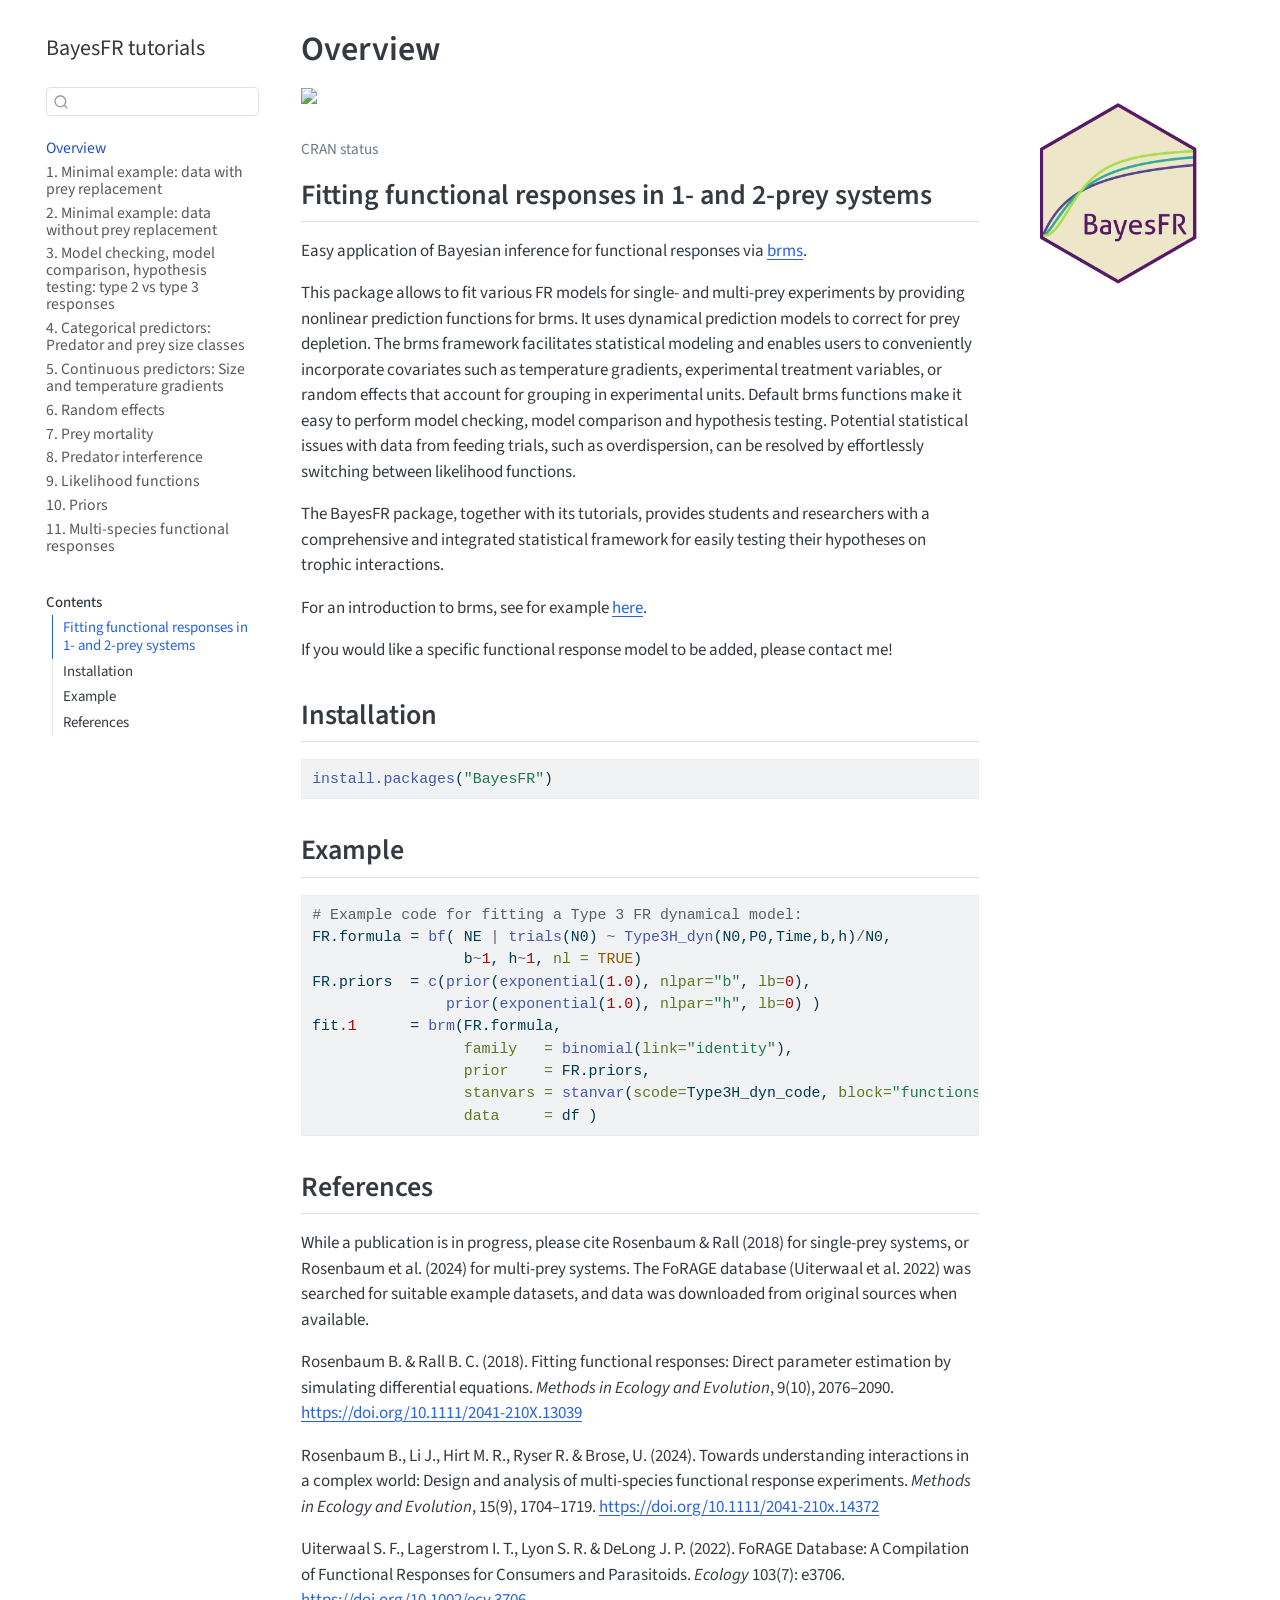
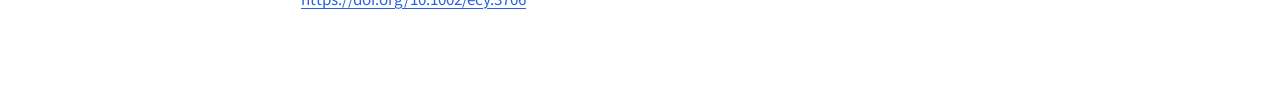
==== commit 7de6b4d0: "links to CRAN now 2" ====
--- a/docs/index.html
+++ b/docs/index.html
@@ -255,9 +255,13 @@
 </header>
 
 
-<div class="quarto-figure quarto-figure-center">
+<div class="quarto-figure quarto-figure-left">
 <figure class="figure">
-<p><a href="https://CRAN.R-project.org/package=BayesFR"><img src="https://www.r-pkg.org/badges/version/BayesFR.png" class="img-fluid figure-img"></a></p>
+<div class="quarto-figure quarto-figure-left">
+<figure class="figure">
+<p><a href="https://CRAN.R-project.org/package=BayesFR"><img src="https://img.shields.io/cran/v/BayesFR.png" class="img-fluid quarto-figure quarto-figure-left figure-img"></a></p>
+</figure>
+</div>
 <figcaption>CRAN status</figcaption>
 </figure>
 </div>
